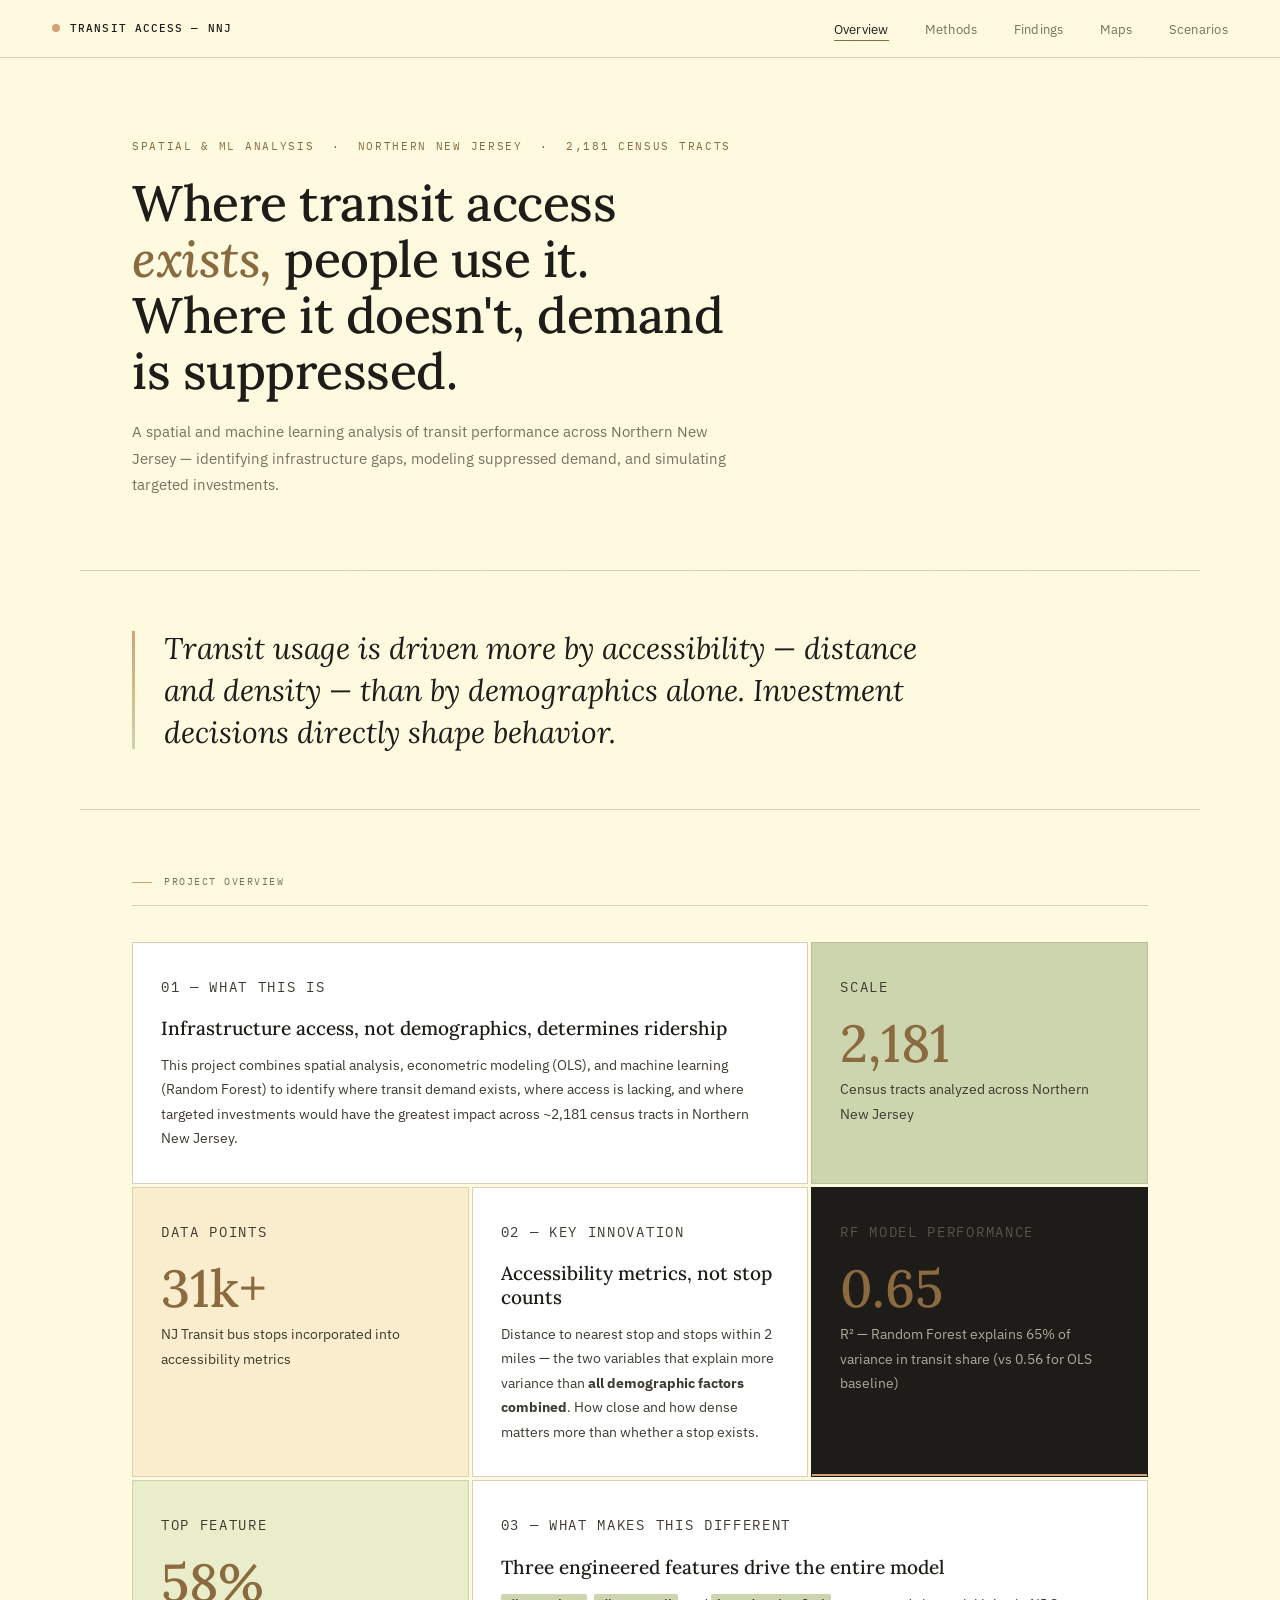
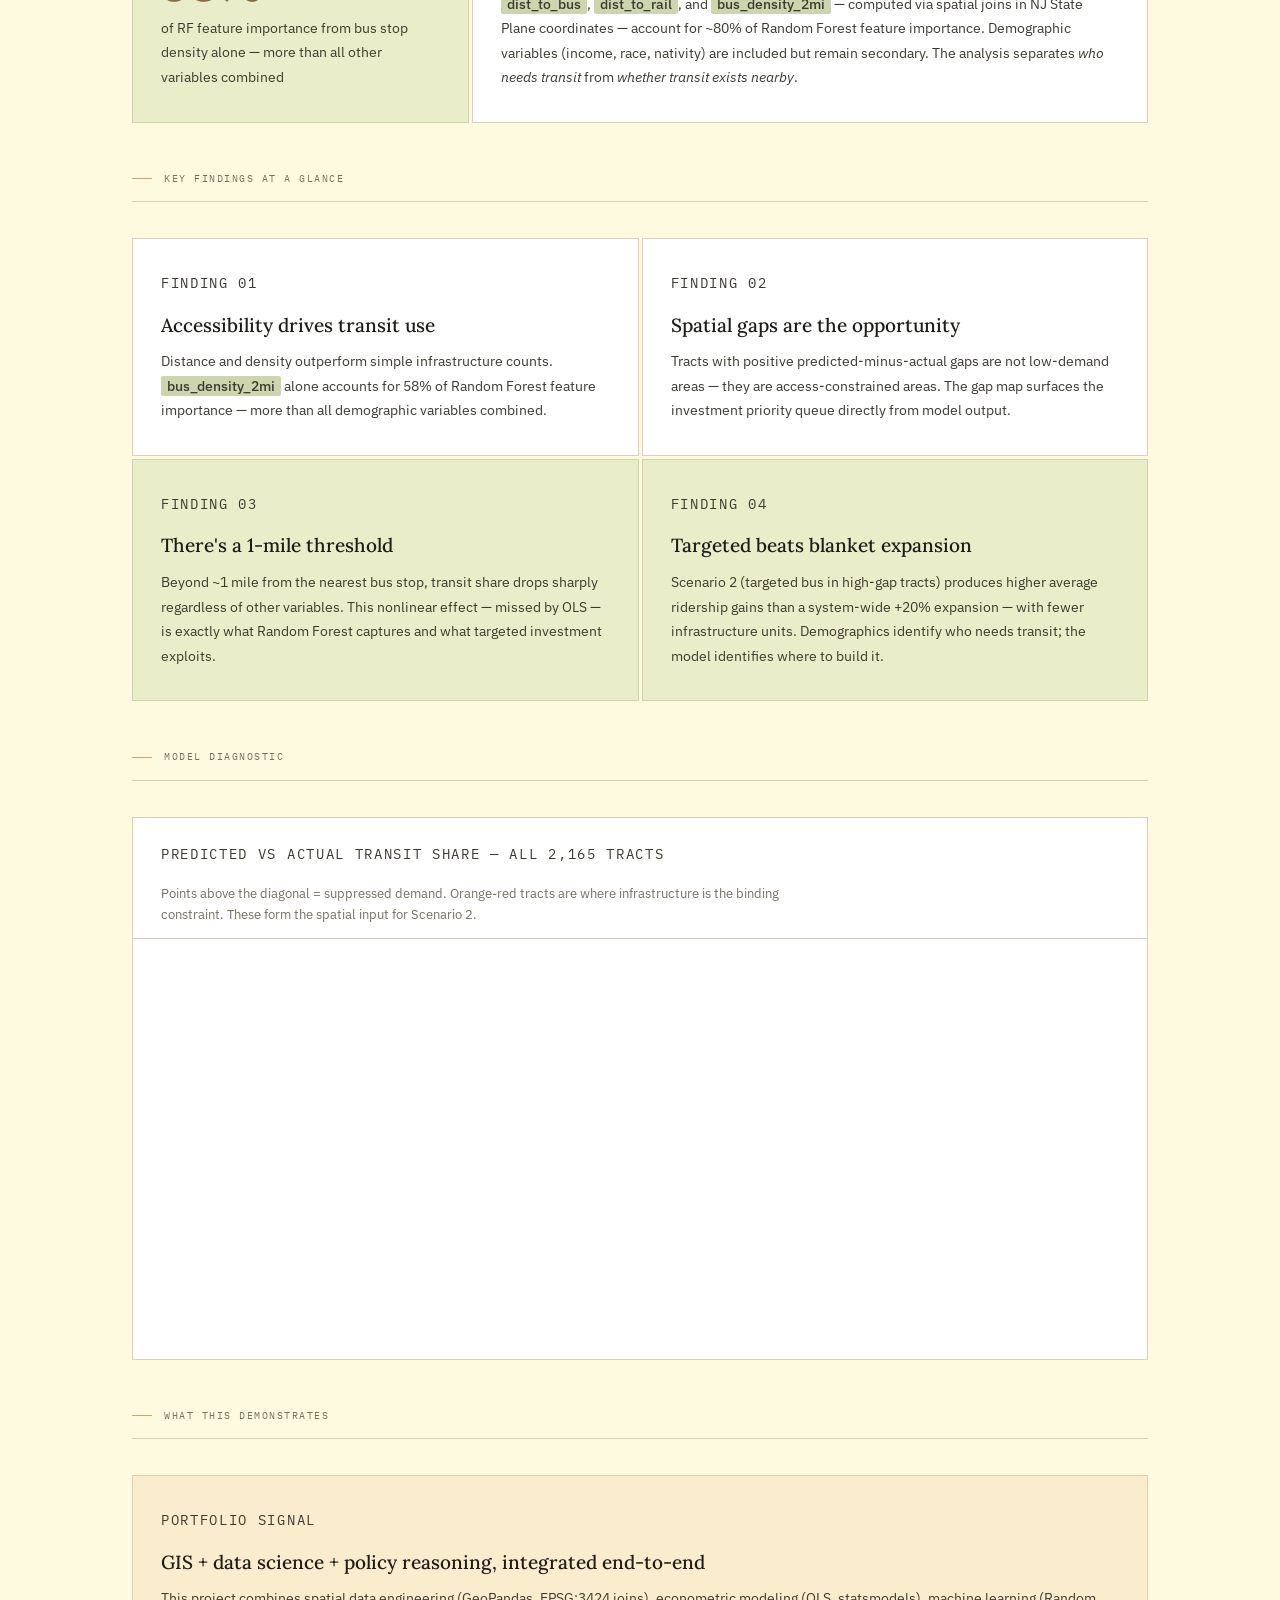
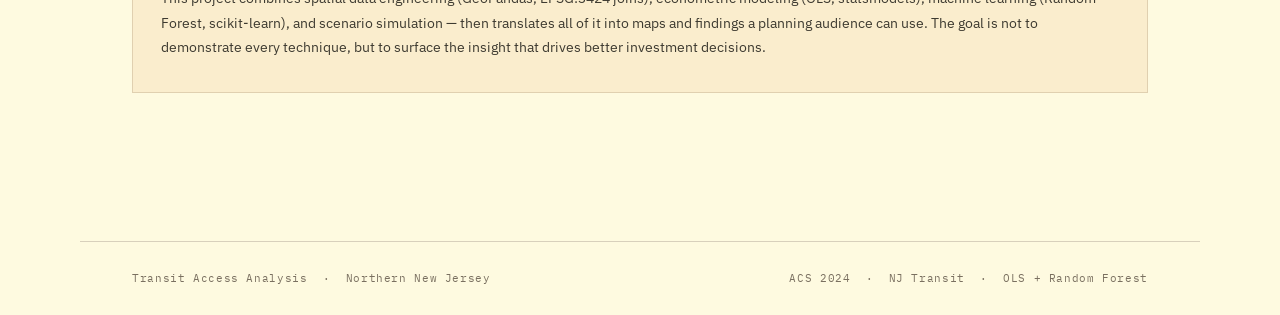
==== index.html @ 59379627 "Initial commit: transit access analysis site Complete transit analysis site with OLS + Random Forest" ====
<!DOCTYPE html>
<html lang="en">
<head>
  <meta charset="UTF-8"/>
  <meta name="viewport" content="width=device-width, initial-scale=1.0"/>
  <title>Transit Access Analysis — Northern NJ</title>
  <link rel="stylesheet" href="shared.css"/>
</head>
<body>

<nav>
  <a href="index.html" class="nav-brand">Transit Access — NNJ</a>
  <ul class="nav-links">
    <li><a href="index.html" class="active">Overview</a></li>
    <li><a href="methods.html">Methods</a></li>
    <li><a href="findings.html">Findings</a></li>
    <li><a href="maps/gap.html">Maps</a></li>
    <li><a href="maps/scenarios.html">Scenarios</a></li>
  </ul>
</nav>

<!-- HERO -->
<header class="page-header" style="padding-bottom: 72px;">
  <p class="eyebrow">Spatial &amp; ML Analysis &nbsp;·&nbsp; Northern New Jersey &nbsp;·&nbsp; 2,181 Census Tracts</p>
  <h1>
    Where transit access<br>
    <em>exists,</em> people use it.<br>
    Where it doesn't, demand<br>
    is suppressed.
  </h1>
  <p class="lead">
    A spatial and machine learning analysis of transit performance across Northern New Jersey — identifying infrastructure gaps, modeling suppressed demand, and simulating targeted investments.
  </p>
</header>

<!-- PULL QUOTE -->
<section class="pullquote">
  <blockquote>
    Transit usage is driven more by accessibility — distance and density — than by demographics alone. Investment decisions directly shape behavior.
  </blockquote>
</section>

<!-- OVERVIEW CARDS -->
<section class="content">
  <p class="section-label">Project Overview</p>
  <div class="cards">

    <div class="card col-8">
      <p class="card-num">01 — What This Is</p>
      <h3>Infrastructure access, not demographics, determines ridership</h3>
      <p>This project combines spatial analysis, econometric modeling (OLS), and machine learning (Random Forest) to identify where transit demand exists, where access is lacking, and where targeted investments would have the greatest impact across ~2,181 census tracts in Northern New Jersey.</p>
    </div>

    <div class="card col-4 card-green">
      <p class="card-num">Scale</p>
      <div class="stat-val">2,181</div>
      <p class="stat-desc">Census tracts analyzed across Northern New Jersey</p>
    </div>

    <div class="card col-4 card-papaya">
      <p class="card-num">Data Points</p>
      <div class="stat-val">31k+</div>
      <p class="stat-desc">NJ Transit bus stops incorporated into accessibility metrics</p>
    </div>

    <div class="card col-4">
      <p class="card-num">02 — Key Innovation</p>
      <h3>Accessibility metrics, not stop counts</h3>
      <p>Distance to nearest stop and stops within 2 miles — the two variables that explain more variance than <strong>all demographic factors combined</strong>. How close and how dense matters more than whether a stop exists.</p>
    </div>

    <div class="card col-4 card-dark">
      <p class="card-num">RF Model Performance</p>
      <div class="stat-val">0.65</div>
      <p class="stat-desc">R² — Random Forest explains 65% of variance in transit share (vs 0.56 for OLS baseline)</p>
    </div>

    <div class="card col-4 card-beige">
      <p class="card-num">Top Feature</p>
      <div class="stat-val">58%</div>
      <p class="stat-desc">of RF feature importance from bus stop density alone — more than all other variables combined</p>
    </div>

    <div class="card col-8">
      <p class="card-num">03 — What Makes This Different</p>
      <h3>Three engineered features drive the entire model</h3>
      <p>
        <span class="hi">dist_to_bus</span>, <span class="hi">dist_to_rail</span>, and
        <span class="hi">bus_density_2mi</span> — computed via spatial joins in NJ State
        Plane coordinates — account for ~80% of Random Forest feature importance.
        Demographic variables (income, race, nativity) are included but remain secondary.
        The analysis separates <em>who needs transit</em> from <em>whether transit exists nearby</em>.
      </p>
    </div>

  </div>

  <p class="section-label" style="margin-top: 16px;">Key Findings at a Glance</p>
  <div class="cards">

    <div class="card col-6">
      <p class="card-num">Finding 01</p>
      <h3>Accessibility drives transit use</h3>
      <p>Distance and density outperform simple infrastructure counts. <span class="hi">bus_density_2mi</span> alone accounts for 58% of Random Forest feature importance — more than all demographic variables combined.</p>
    </div>

    <div class="card col-6">
      <p class="card-num">Finding 02</p>
      <h3>Spatial gaps are the opportunity</h3>
      <p>Tracts with positive predicted-minus-actual gaps are not low-demand areas — they are access-constrained areas. The gap map surfaces the investment priority queue directly from model output.</p>
    </div>

    <div class="card col-6 card-beige">
      <p class="card-num">Finding 03</p>
      <h3>There's a 1-mile threshold</h3>
      <p>Beyond ~1 mile from the nearest bus stop, transit share drops sharply regardless of other variables. This nonlinear effect — missed by OLS — is exactly what Random Forest captures and what targeted investment exploits.</p>
    </div>

    <div class="card col-6 card-beige">
      <p class="card-num">Finding 04</p>
      <h3>Targeted beats blanket expansion</h3>
      <p>Scenario 2 (targeted bus in high-gap tracts) produces higher average ridership gains than a system-wide +20% expansion — with fewer infrastructure units. Demographics identify who needs transit; the model identifies where to build it.</p>
    </div>

  </div>

  <p class="section-label" style="margin-top: 16px;">Model Diagnostic</p>
  <div class="cards">
    <div class="card col-12" style="padding: 0; border-color: var(--rule); overflow: hidden;">
      <div style="padding: 24px 28px 12px; border-bottom: 1px solid var(--rule);">
        <p class="card-num">Predicted vs Actual Transit Share — All 2,165 Tracts</p>
        <p style="font-size: 13px; color: var(--muted); line-height: 1.6; max-width: 640px;">
          Points above the diagonal = suppressed demand. Orange-red tracts are where infrastructure
          is the binding constraint. These form the spatial input for Scenario 2.
        </p>
      </div>
      <iframe
        src="outputs/scatter_fit.html"
        style="width:100%; height:420px; border:none; display:block;"
        loading="lazy"
        title="Predicted vs Actual Transit Share"
      ></iframe>
    </div>
  </div>

  <p class="section-label" style="margin-top: 16px;">What This Demonstrates</p>
  <div class="cards">
    <div class="card col-12" style="background: var(--papaya); border-color: #e0d0b0;">
      <p class="card-num">Portfolio Signal</p>
      <h3>GIS + data science + policy reasoning, integrated end-to-end</h3>
      <p>This project combines spatial data engineering (GeoPandas, EPSG:3424 joins), econometric modeling (OLS, statsmodels), machine learning (Random Forest, scikit-learn), and scenario simulation — then translates all of it into maps and findings a planning audience can use. The goal is not to demonstrate every technique, but to surface the insight that drives better investment decisions.</p>
    </div>
  </div>
</section>

<footer>
  <span>Transit Access Analysis &nbsp;·&nbsp; Northern New Jersey</span>
  <span>ACS 2024 &nbsp;·&nbsp; NJ Transit &nbsp;·&nbsp; OLS + Random Forest</span>
</footer>

</body>
</html>
---- shared.css ----
/* ═══════════════════════════════════════════════
   TRANSIT ACCESS ANALYSIS — SHARED STYLES
   Northern New Jersey / NJTPA
═══════════════════════════════════════════════ */

@import url('https://fonts.googleapis.com/css2?family=Lora:ital,wght@0,400;0,500;0,600;1,400;1,500&family=IBM+Plex+Sans:wght@300;400;500&family=IBM+Plex+Mono:wght@400;500&display=swap');

*, *::before, *::after { box-sizing: border-box; margin: 0; padding: 0; }

:root {
  /* Your palette */
  --green:    #ccd5ae;
  --beige:    #e9edc9;
  --cream:    #fefae0;
  --papaya:   #faedcd;
  --bronze:   #d4a373;

  /* Functional */
  --ink:      #1e1c18;
  --ink2:     #3d3a30;
  --muted:    #7a7060;
  --rule:     #d8d0bc;
  --accent:   #8a6a3e;   /* dark bronze for emphasis */
  --gap-color:#b85c38;   /* opportunity zone orange */

  --card-bg:  #ffffff;
  --mono:     'IBM Plex Mono', monospace;
  --serif:    'Lora', Georgia, serif;
  --sans:     'IBM Plex Sans', sans-serif;
}

html { scroll-behavior: smooth; }

body {
  background: var(--cream);
  color: var(--ink);
  font-family: var(--sans);
  font-size: 16px;
  line-height: 1.65;
  min-height: 100vh;
}

/* ── NOISE TEXTURE OVERLAY ── */
body::before {
  content: '';
  position: fixed;
  inset: 0;
  background-image: url("data:image/svg+xml,%3Csvg viewBox='0 0 256 256' xmlns='http://www.w3.org/2000/svg'%3E%3Cfilter id='noise'%3E%3CfeTurbulence type='fractalNoise' baseFrequency='0.9' numOctaves='4' stitchTiles='stitch'/%3E%3C/filter%3E%3Crect width='100%25' height='100%25' filter='url(%23noise)' opacity='0.035'/%3E%3C/svg%3E");
  pointer-events: none;
  z-index: 9999;
  opacity: 0.4;
}

/* ── NAV ── */
nav {
  position: sticky;
  top: 0;
  z-index: 100;
  display: flex;
  justify-content: space-between;
  align-items: center;
  padding: 0 52px;
  height: 58px;
  background: rgba(254, 250, 224, 0.92);
  backdrop-filter: blur(14px);
  -webkit-backdrop-filter: blur(14px);
  border-bottom: 1px solid var(--rule);
}

.nav-brand {
  font-family: var(--mono);
  font-size: 11px;
  font-weight: 500;
  letter-spacing: 0.1em;
  text-transform: uppercase;
  color: var(--ink);
  text-decoration: none;
  display: flex;
  align-items: center;
  gap: 10px;
}

.nav-brand::before {
  content: '';
  display: inline-block;
  width: 8px;
  height: 8px;
  background: var(--bronze);
  border-radius: 50%;
}

.nav-links {
  display: flex;
  gap: 36px;
  list-style: none;
}

.nav-links a {
  font-family: var(--sans);
  font-size: 13px;
  font-weight: 400;
  color: var(--muted);
  text-decoration: none;
  letter-spacing: 0.02em;
  transition: color 0.2s;
  position: relative;
}

.nav-links a::after {
  content: '';
  position: absolute;
  bottom: -3px; left: 0;
  width: 0; height: 1px;
  background: var(--accent);
  transition: width 0.25s ease;
}

.nav-links a:hover,
.nav-links a.active { color: var(--ink); }
.nav-links a:hover::after,
.nav-links a.active::after { width: 100%; }

/* ── PAGE HEADER ── */
.page-header {
  max-width: 1120px;
  margin: 0 auto;
  padding: 80px 52px 60px;
  border-bottom: 1px solid var(--rule);
}

.eyebrow {
  font-family: var(--mono);
  font-size: 10.5px;
  letter-spacing: 0.16em;
  text-transform: uppercase;
  color: var(--accent);
  margin-bottom: 20px;
  opacity: 0;
  animation: fadeUp 0.5s ease 0.1s forwards;
}

.page-header h1 {
  font-family: var(--serif);
  font-size: clamp(30px, 4vw, 50px);
  font-weight: 500;
  line-height: 1.12;
  letter-spacing: -0.01em;
  max-width: 720px;
  opacity: 0;
  animation: fadeUp 0.6s ease 0.2s forwards;
}

.page-header h1 em {
  font-style: italic;
  color: var(--accent);
}

.page-header .lead {
  margin-top: 20px;
  font-size: 15px;
  color: var(--muted);
  max-width: 600px;
  line-height: 1.75;
  opacity: 0;
  animation: fadeUp 0.6s ease 0.3s forwards;
}

/* ── CONTENT WRAPPER ── */
.content {
  max-width: 1120px;
  margin: 0 auto;
  padding: 64px 52px 100px;
}

/* ── SECTION DIVIDER ── */
.section-label {
  font-family: var(--mono);
  font-size: 10px;
  letter-spacing: 0.15em;
  text-transform: uppercase;
  color: var(--muted);
  padding-bottom: 14px;
  margin-bottom: 36px;
  border-bottom: 1px solid var(--rule);
  display: flex;
  align-items: center;
  gap: 12px;
}

.section-label::before {
  content: '';
  display: inline-block;
  width: 20px;
  height: 1px;
  background: var(--bronze);
}

/* ── CARD GRID ── */
.cards {
  display: grid;
  grid-template-columns: repeat(12, 1fr);
  gap: 3px;
  margin-bottom: 48px;
}

.card {
  background: var(--card-bg);
  padding: 32px 28px;
  border: 1px solid var(--rule);
  position: relative;
  overflow: hidden;
  opacity: 0;
  transition: box-shadow 0.3s ease, transform 0.3s ease;
  animation: fadeUp 0.6s ease forwards;
}

.card:hover {
  box-shadow: 0 16px 48px rgba(0,0,0,0.06);
  transform: translateY(-3px);
  z-index: 2;
}

.card::after {
  content: '';
  position: absolute;
  bottom: 0; left: 0; right: 0;
  height: 2px;
  background: transparent;
  transition: background 0.3s;
}
.card:hover::after { background: var(--bronze); }

.card-num {
  font-family: var(--mono);
  font-size: 10px;
  color: var(--muted);
  letter-spacing: 0.12em;
  text-transform: uppercase;
  margin-bottom: 18px;
}

.card h3 {
  font-family: var(--serif);
  font-size: 19px;
  font-weight: 500;
  line-height: 1.25;
  margin-bottom: 12px;
}

.card p, .card li {
  font-size: 14px;
  color: var(--ink2);
  line-height: 1.75;
}

.card ul { padding-left: 18px; }
.card li { margin-bottom: 6px; }

/* col spans */
.col-3  { grid-column: span 3; }
.col-4  { grid-column: span 4; }
.col-5  { grid-column: span 5; }
.col-6  { grid-column: span 6; }
.col-7  { grid-column: span 7; }
.col-8  { grid-column: span 8; }
.col-12 { grid-column: span 12; }

/* card variants */
.card-dark {
  background: var(--ink);
  border-color: var(--ink);
  color: var(--cream);
}
.card-dark h3 { color: var(--cream); }
.card-dark p, .card-dark li { color: #b0a898; }
.card-dark .card-num { color: #5a5448; }
.card-dark::after { background: var(--bronze) !important; }

.card-green { background: var(--green); border-color: #b8c09a; }
.card-beige { background: var(--beige); border-color: #ced4aa; }
.card-papaya { background: var(--papaya); border-color: #e0d0b0; }

/* stat */
.stat-val {
  font-family: var(--serif);
  font-size: 52px;
  font-weight: 500;
  line-height: 1;
  color: var(--accent);
  margin-bottom: 8px;
}
.stat-desc {
  font-size: 13px;
  color: var(--muted);
  line-height: 1.5;
}

/* stagger */
.card:nth-child(1) { animation-delay: 0.3s; }
.card:nth-child(2) { animation-delay: 0.4s; }
.card:nth-child(3) { animation-delay: 0.5s; }
.card:nth-child(4) { animation-delay: 0.6s; }
.card:nth-child(5) { animation-delay: 0.7s; }
.card:nth-child(6) { animation-delay: 0.8s; }

/* ── PULL QUOTE ── */
.pullquote {
  max-width: 1120px;
  margin: 0 auto;
  padding: 56px 52px;
  border-bottom: 1px solid var(--rule);
  opacity: 0;
  animation: fadeUp 0.7s ease 0.4s forwards;
}

.pullquote blockquote {
  font-family: var(--serif);
  font-size: clamp(20px, 2.8vw, 30px);
  font-style: italic;
  font-weight: 400;
  line-height: 1.4;
  color: var(--ink);
  max-width: 800px;
  padding-left: 32px;
  position: relative;
}

.pullquote blockquote::before {
  content: '';
  position: absolute;
  left: 0; top: 4px; bottom: 4px;
  width: 3px;
  background: linear-gradient(to bottom, var(--bronze), var(--green));
}

/* ── PROSE ── */
.prose { max-width: 720px; }

.prose h2 {
  font-family: var(--serif);
  font-size: 24px;
  font-weight: 500;
  margin: 52px 0 16px;
  line-height: 1.2;
}

.prose h3 {
  font-family: var(--mono);
  font-size: 11px;
  letter-spacing: 0.12em;
  text-transform: uppercase;
  color: var(--muted);
  margin: 36px 0 12px;
}

.prose p {
  font-size: 15px;
  color: var(--ink2);
  line-height: 1.8;
  margin-bottom: 18px;
}

.prose ul {
  padding-left: 20px;
  margin-bottom: 20px;
}

.prose li {
  font-size: 15px;
  color: var(--ink2);
  line-height: 1.8;
  margin-bottom: 8px;
}

.prose strong { color: var(--ink); font-weight: 500; }

/* inline highlight */
.hi {
  background: var(--green);
  padding: 1px 6px;
  border-radius: 2px;
  font-weight: 500;
}

/* ── FINDING ROW ── */
.finding {
  display: grid;
  grid-template-columns: 48px 1fr;
  gap: 24px;
  padding: 28px 0;
  border-bottom: 1px solid var(--rule);
  opacity: 0;
  animation: fadeUp 0.5s ease forwards;
  align-items: start;
}

.finding-num {
  font-family: var(--mono);
  font-size: 11px;
  color: var(--bronze);
  letter-spacing: 0.1em;
  padding-top: 4px;
}

.finding h3 {
  font-family: var(--serif);
  font-size: 19px;
  font-weight: 500;
  margin-bottom: 8px;
  line-height: 1.3;
}

.finding p {
  font-size: 14px;
  color: var(--ink2);
  line-height: 1.75;
}

/* ── MAP EMBED ── */
.map-embed {
  width: 100%;
  height: 580px;
  border: 1px solid var(--rule);
  border-radius: 4px;
  background: var(--beige);
  margin-bottom: 12px;
}

.map-caption {
  font-family: var(--mono);
  font-size: 11px;
  color: var(--muted);
  letter-spacing: 0.06em;
  margin-bottom: 48px;
}

/* ── SCENARIO CARD ── */
.scenario {
  background: var(--card-bg);
  border: 1px solid var(--rule);
  padding: 36px 32px;
  margin-bottom: 3px;
  position: relative;
  opacity: 0;
  animation: fadeUp 0.6s ease forwards;
  transition: box-shadow 0.3s;
}

.scenario:hover { box-shadow: 0 12px 40px rgba(0,0,0,0.05); }

.scenario-tag {
  font-family: var(--mono);
  font-size: 10px;
  letter-spacing: 0.14em;
  text-transform: uppercase;
  color: var(--accent);
  margin-bottom: 14px;
}

.scenario h3 {
  font-family: var(--serif);
  font-size: 22px;
  font-weight: 500;
  margin-bottom: 12px;
}

.scenario p { font-size: 14px; color: var(--ink2); line-height: 1.75; margin-bottom: 16px; }

.scenario-result {
  display: inline-flex;
  align-items: center;
  gap: 8px;
  font-family: var(--mono);
  font-size: 12px;
  color: var(--accent);
  letter-spacing: 0.06em;
  padding: 6px 14px;
  border: 1px solid var(--bronze);
  border-radius: 2px;
  background: var(--papaya);
}

.scenario-best {
  background: var(--ink);
  color: var(--cream);
  border-color: var(--ink);
}

.scenario-best .scenario-tag { color: var(--bronze); }
.scenario-best h3 { color: var(--cream); }
.scenario-best p { color: #b0a898; }
.scenario-best .scenario-result { background: var(--accent); border-color: var(--accent); color: var(--cream); }

/* ── FOOTER ── */
footer {
  border-top: 1px solid var(--rule);
  max-width: 1120px;
  margin: 0 auto;
  padding: 28px 52px;
  display: flex;
  justify-content: space-between;
  align-items: center;
  font-family: var(--mono);
  font-size: 10.5px;
  color: var(--muted);
  letter-spacing: 0.06em;
}

/* ── ANIMATIONS ── */
@keyframes fadeUp {
  from { opacity: 0; transform: translateY(16px); }
  to   { opacity: 1; transform: translateY(0); }
}

/* ── RESPONSIVE ── */
@media (max-width: 800px) {
  nav { padding: 0 24px; }
  .page-header, .content, .pullquote { padding-left: 24px; padding-right: 24px; }
  .col-3, .col-4, .col-5, .col-6, .col-7, .col-8, .col-12 { grid-column: span 12; }
  footer { flex-direction: column; gap: 8px; text-align: center; padding: 24px; }
  .finding { grid-template-columns: 32px 1fr; }
}
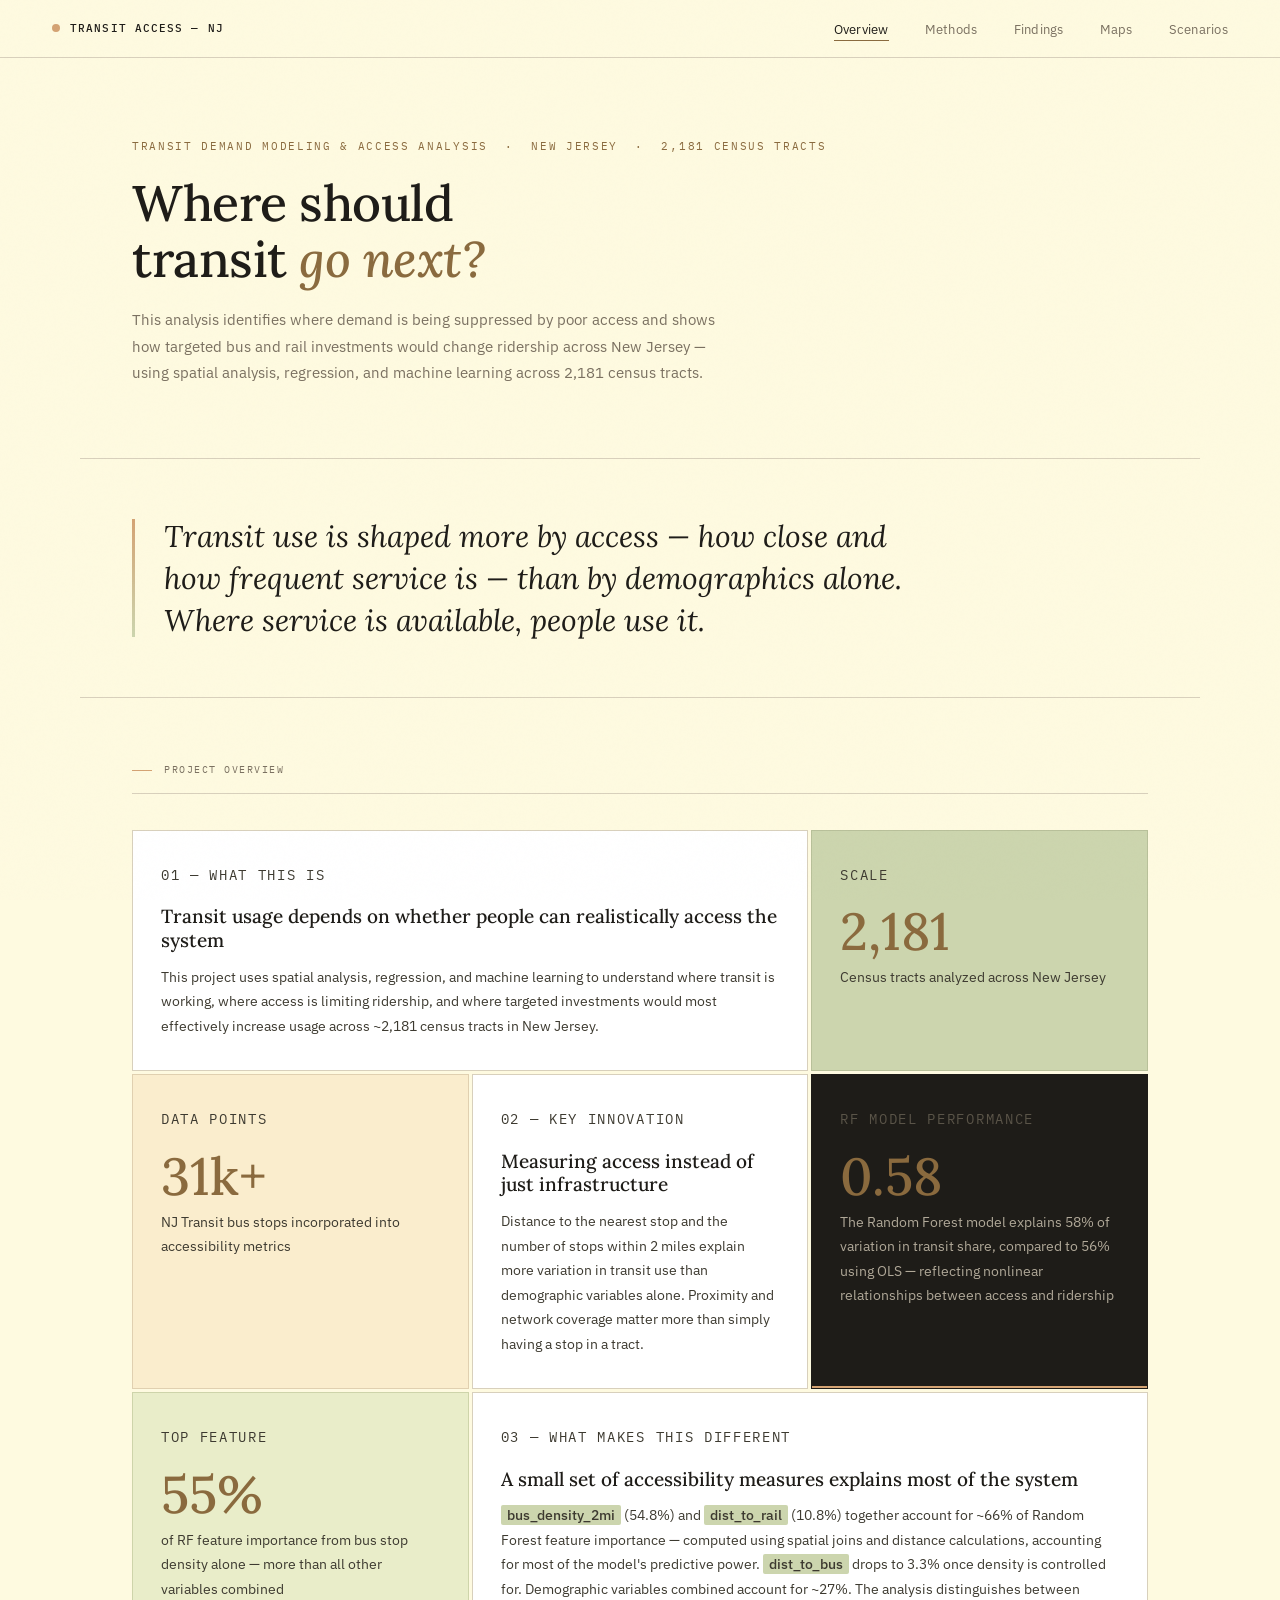
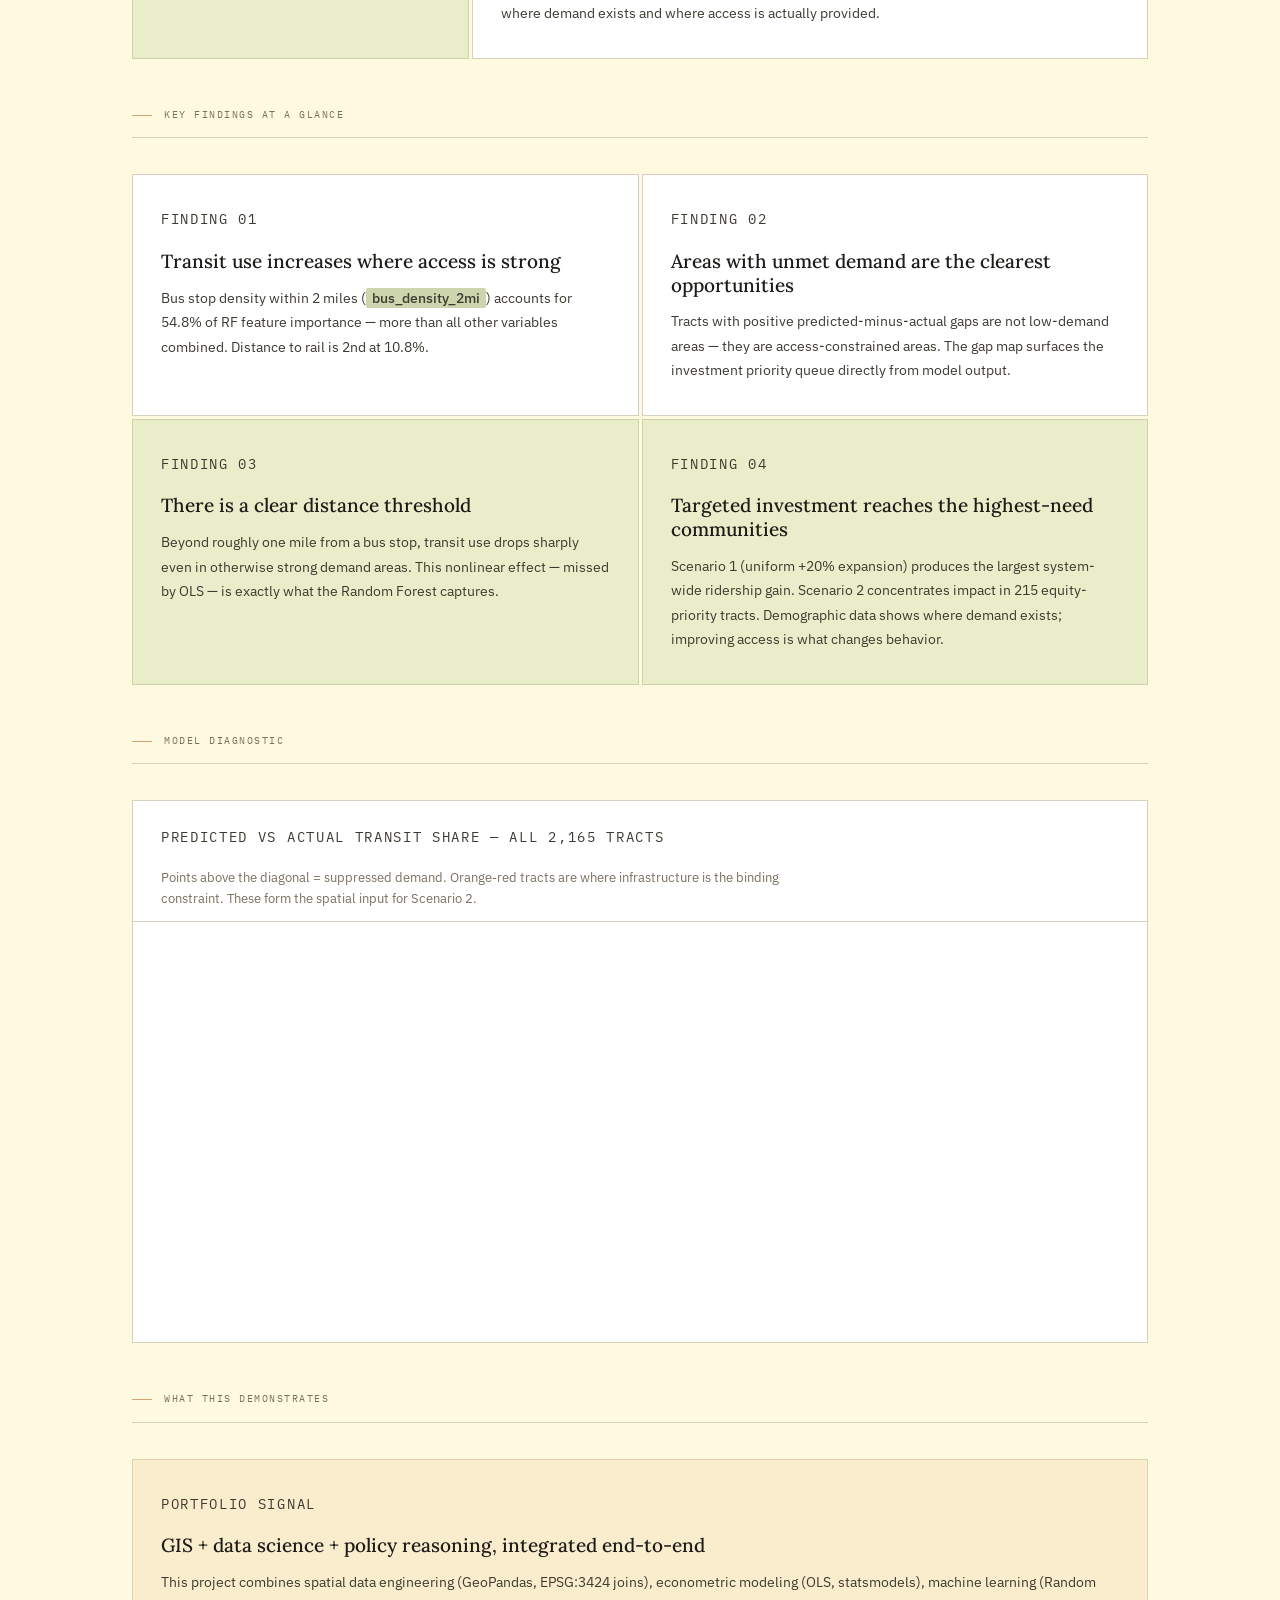
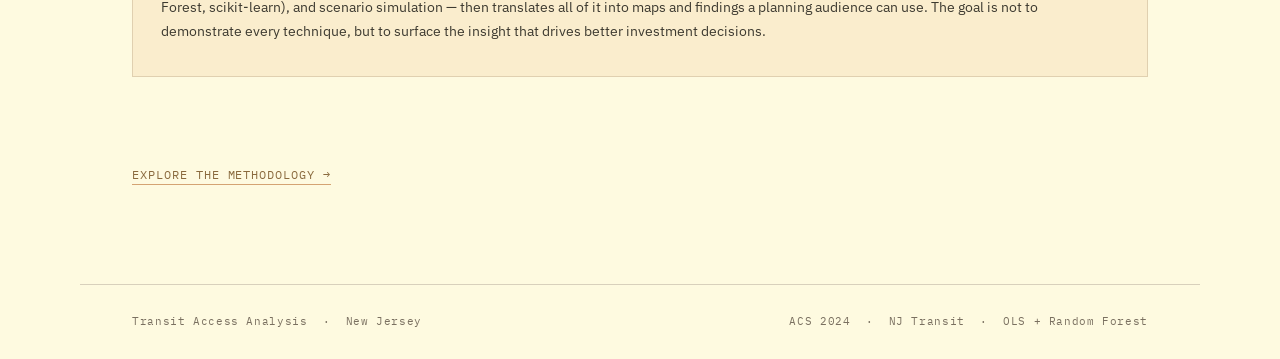
==== commit ff5a37e5: "Site refinement: geography fix, scenario disclaimer, copy updates, map quality - Replace all 'Northe" ====
--- a/index.html
+++ b/index.html
@@ -3,13 +3,13 @@
 <head>
   <meta charset="UTF-8"/>
   <meta name="viewport" content="width=device-width, initial-scale=1.0"/>
-  <title>Transit Access Analysis — Northern NJ</title>
+  <title>Transit Access Analysis — New Jersey</title>
   <link rel="stylesheet" href="shared.css"/>
 </head>
 <body>
 
 <nav>
-  <a href="index.html" class="nav-brand">Transit Access — NNJ</a>
+  <a href="index.html" class="nav-brand">Transit Access — NJ</a>
   <ul class="nav-links">
     <li><a href="index.html" class="active">Overview</a></li>
     <li><a href="methods.html">Methods</a></li>
@@ -21,22 +21,20 @@
 
 <!-- HERO -->
 <header class="page-header" style="padding-bottom: 72px;">
-  <p class="eyebrow">Spatial &amp; ML Analysis &nbsp;·&nbsp; Northern New Jersey &nbsp;·&nbsp; 2,181 Census Tracts</p>
+  <p class="eyebrow">Transit Demand Modeling &amp; Access Analysis &nbsp;·&nbsp; New Jersey &nbsp;·&nbsp; 2,181 Census Tracts</p>
   <h1>
-    Where transit access<br>
-    <em>exists,</em> people use it.<br>
-    Where it doesn't, demand<br>
-    is suppressed.
+    Where should<br>
+    transit <em>go next?</em>
   </h1>
   <p class="lead">
-    A spatial and machine learning analysis of transit performance across Northern New Jersey — identifying infrastructure gaps, modeling suppressed demand, and simulating targeted investments.
+    This analysis identifies where demand is being suppressed by poor access and shows how targeted bus and rail investments would change ridership across New Jersey — using spatial analysis, regression, and machine learning across 2,181 census tracts.
   </p>
 </header>
 
 <!-- PULL QUOTE -->
 <section class="pullquote">
   <blockquote>
-    Transit usage is driven more by accessibility — distance and density — than by demographics alone. Investment decisions directly shape behavior.
+    Transit use is shaped more by access — how close and how frequent service is — than by demographics alone. Where service is available, people use it.
   </blockquote>
 </section>
 
@@ -47,14 +45,14 @@
 
     <div class="card col-8">
       <p class="card-num">01 — What This Is</p>
-      <h3>Infrastructure access, not demographics, determines ridership</h3>
-      <p>This project combines spatial analysis, econometric modeling (OLS), and machine learning (Random Forest) to identify where transit demand exists, where access is lacking, and where targeted investments would have the greatest impact across ~2,181 census tracts in Northern New Jersey.</p>
+      <h3>Transit usage depends on whether people can realistically access the system</h3>
+      <p>This project uses spatial analysis, regression, and machine learning to understand where transit is working, where access is limiting ridership, and where targeted investments would most effectively increase usage across ~2,181 census tracts in New Jersey.</p>
     </div>
 
     <div class="card col-4 card-green">
       <p class="card-num">Scale</p>
       <div class="stat-val">2,181</div>
-      <p class="stat-desc">Census tracts analyzed across Northern New Jersey</p>
+      <p class="stat-desc">Census tracts analyzed across New Jersey</p>
     </div>
 
     <div class="card col-4 card-papaya">
@@ -65,31 +63,32 @@
 
     <div class="card col-4">
       <p class="card-num">02 — Key Innovation</p>
-      <h3>Accessibility metrics, not stop counts</h3>
-      <p>Distance to nearest stop and stops within 2 miles — the two variables that explain more variance than <strong>all demographic factors combined</strong>. How close and how dense matters more than whether a stop exists.</p>
+      <h3>Measuring access instead of just infrastructure</h3>
+      <p>Distance to the nearest stop and the number of stops within 2 miles explain more variation in transit use than demographic variables alone. Proximity and network coverage matter more than simply having a stop in a tract.</p>
     </div>
 
     <div class="card col-4 card-dark">
       <p class="card-num">RF Model Performance</p>
-      <div class="stat-val">0.65</div>
-      <p class="stat-desc">R² — Random Forest explains 65% of variance in transit share (vs 0.56 for OLS baseline)</p>
+      <div class="stat-val">0.58</div>
+      <p class="stat-desc">The Random Forest model explains 58% of variation in transit share, compared to 56% using OLS — reflecting nonlinear relationships between access and ridership</p>
     </div>
 
     <div class="card col-4 card-beige">
       <p class="card-num">Top Feature</p>
-      <div class="stat-val">58%</div>
+      <div class="stat-val">55%</div>
       <p class="stat-desc">of RF feature importance from bus stop density alone — more than all other variables combined</p>
     </div>
 
     <div class="card col-8">
       <p class="card-num">03 — What Makes This Different</p>
-      <h3>Three engineered features drive the entire model</h3>
+      <h3>A small set of accessibility measures explains most of the system</h3>
       <p>
-        <span class="hi">dist_to_bus</span>, <span class="hi">dist_to_rail</span>, and
-        <span class="hi">bus_density_2mi</span> — computed via spatial joins in NJ State
-        Plane coordinates — account for ~80% of Random Forest feature importance.
-        Demographic variables (income, race, nativity) are included but remain secondary.
-        The analysis separates <em>who needs transit</em> from <em>whether transit exists nearby</em>.
+        <span class="hi">bus_density_2mi</span> (54.8%) and <span class="hi">dist_to_rail</span>
+        (10.8%) together account for ~66% of Random Forest feature importance — computed using
+        spatial joins and distance calculations, accounting for most of the model's predictive power.
+        <span class="hi">dist_to_bus</span> drops to 3.3% once density is controlled for.
+        Demographic variables combined account for ~27%. The analysis distinguishes between
+        where demand exists and where access is actually provided.
       </p>
     </div>
 
@@ -100,26 +99,26 @@
 
     <div class="card col-6">
       <p class="card-num">Finding 01</p>
-      <h3>Accessibility drives transit use</h3>
-      <p>Distance and density outperform simple infrastructure counts. <span class="hi">bus_density_2mi</span> alone accounts for 58% of Random Forest feature importance — more than all demographic variables combined.</p>
+      <h3>Transit use increases where access is strong</h3>
+      <p>Bus stop density within 2 miles (<span class="hi">bus_density_2mi</span>) accounts for 54.8% of RF feature importance — more than all other variables combined. Distance to rail is 2nd at 10.8%.</p>
     </div>
 
     <div class="card col-6">
       <p class="card-num">Finding 02</p>
-      <h3>Spatial gaps are the opportunity</h3>
+      <h3>Areas with unmet demand are the clearest opportunities</h3>
       <p>Tracts with positive predicted-minus-actual gaps are not low-demand areas — they are access-constrained areas. The gap map surfaces the investment priority queue directly from model output.</p>
     </div>
 
     <div class="card col-6 card-beige">
       <p class="card-num">Finding 03</p>
-      <h3>There's a 1-mile threshold</h3>
-      <p>Beyond ~1 mile from the nearest bus stop, transit share drops sharply regardless of other variables. This nonlinear effect — missed by OLS — is exactly what Random Forest captures and what targeted investment exploits.</p>
+      <h3>There is a clear distance threshold</h3>
+      <p>Beyond roughly one mile from a bus stop, transit use drops sharply even in otherwise strong demand areas. This nonlinear effect — missed by OLS — is exactly what the Random Forest captures.</p>
     </div>
 
     <div class="card col-6 card-beige">
       <p class="card-num">Finding 04</p>
-      <h3>Targeted beats blanket expansion</h3>
-      <p>Scenario 2 (targeted bus in high-gap tracts) produces higher average ridership gains than a system-wide +20% expansion — with fewer infrastructure units. Demographics identify who needs transit; the model identifies where to build it.</p>
+      <h3>Targeted investment reaches the highest-need communities</h3>
+      <p>Scenario 1 (uniform +20% expansion) produces the largest system-wide ridership gain. Scenario 2 concentrates impact in 215 equity-priority tracts. Demographic data shows where demand exists; improving access is what changes behavior.</p>
     </div>
 
   </div>
@@ -151,10 +150,14 @@
       <p>This project combines spatial data engineering (GeoPandas, EPSG:3424 joins), econometric modeling (OLS, statsmodels), machine learning (Random Forest, scikit-learn), and scenario simulation — then translates all of it into maps and findings a planning audience can use. The goal is not to demonstrate every technique, but to surface the insight that drives better investment decisions.</p>
     </div>
   </div>
+
+  <div class="next-page">
+    <a href="methods.html">Explore the methodology →</a>
+  </div>
 </section>
 
 <footer>
-  <span>Transit Access Analysis &nbsp;·&nbsp; Northern New Jersey</span>
+  <span>Transit Access Analysis &nbsp;·&nbsp; New Jersey</span>
   <span>ACS 2024 &nbsp;·&nbsp; NJ Transit &nbsp;·&nbsp; OLS + Random Forest</span>
 </footer>
 
--- a/shared.css
+++ b/shared.css
@@ -1,6 +1,6 @@
 /* ═══════════════════════════════════════════════
    TRANSIT ACCESS ANALYSIS — SHARED STYLES
-   Northern New Jersey / NJTPA
+   New Jersey / NJTPA
 ═══════════════════════════════════════════════ */
 
 @import url('https://fonts.googleapis.com/css2?family=Lora:ital,wght@0,400;0,500;0,600;1,400;1,500&family=IBM+Plex+Sans:wght@300;400;500&family=IBM+Plex+Mono:wght@400;500&display=swap');
@@ -512,6 +512,23 @@
   to   { opacity: 1; transform: translateY(0); }
 }
 
+/* ── NEXT PAGE TRANSITION ── */
+.next-page {
+  padding: 40px 0 0;
+  font-family: var(--mono);
+  font-size: 12px;
+  letter-spacing: 0.08em;
+  text-transform: uppercase;
+}
+.next-page a {
+  color: var(--accent);
+  text-decoration: none;
+  border-bottom: 1px solid var(--bronze);
+  padding-bottom: 2px;
+  transition: color 0.2s;
+}
+.next-page a:hover { color: var(--ink); }
+
 /* ── RESPONSIVE ── */
 @media (max-width: 800px) {
   nav { padding: 0 24px; }
